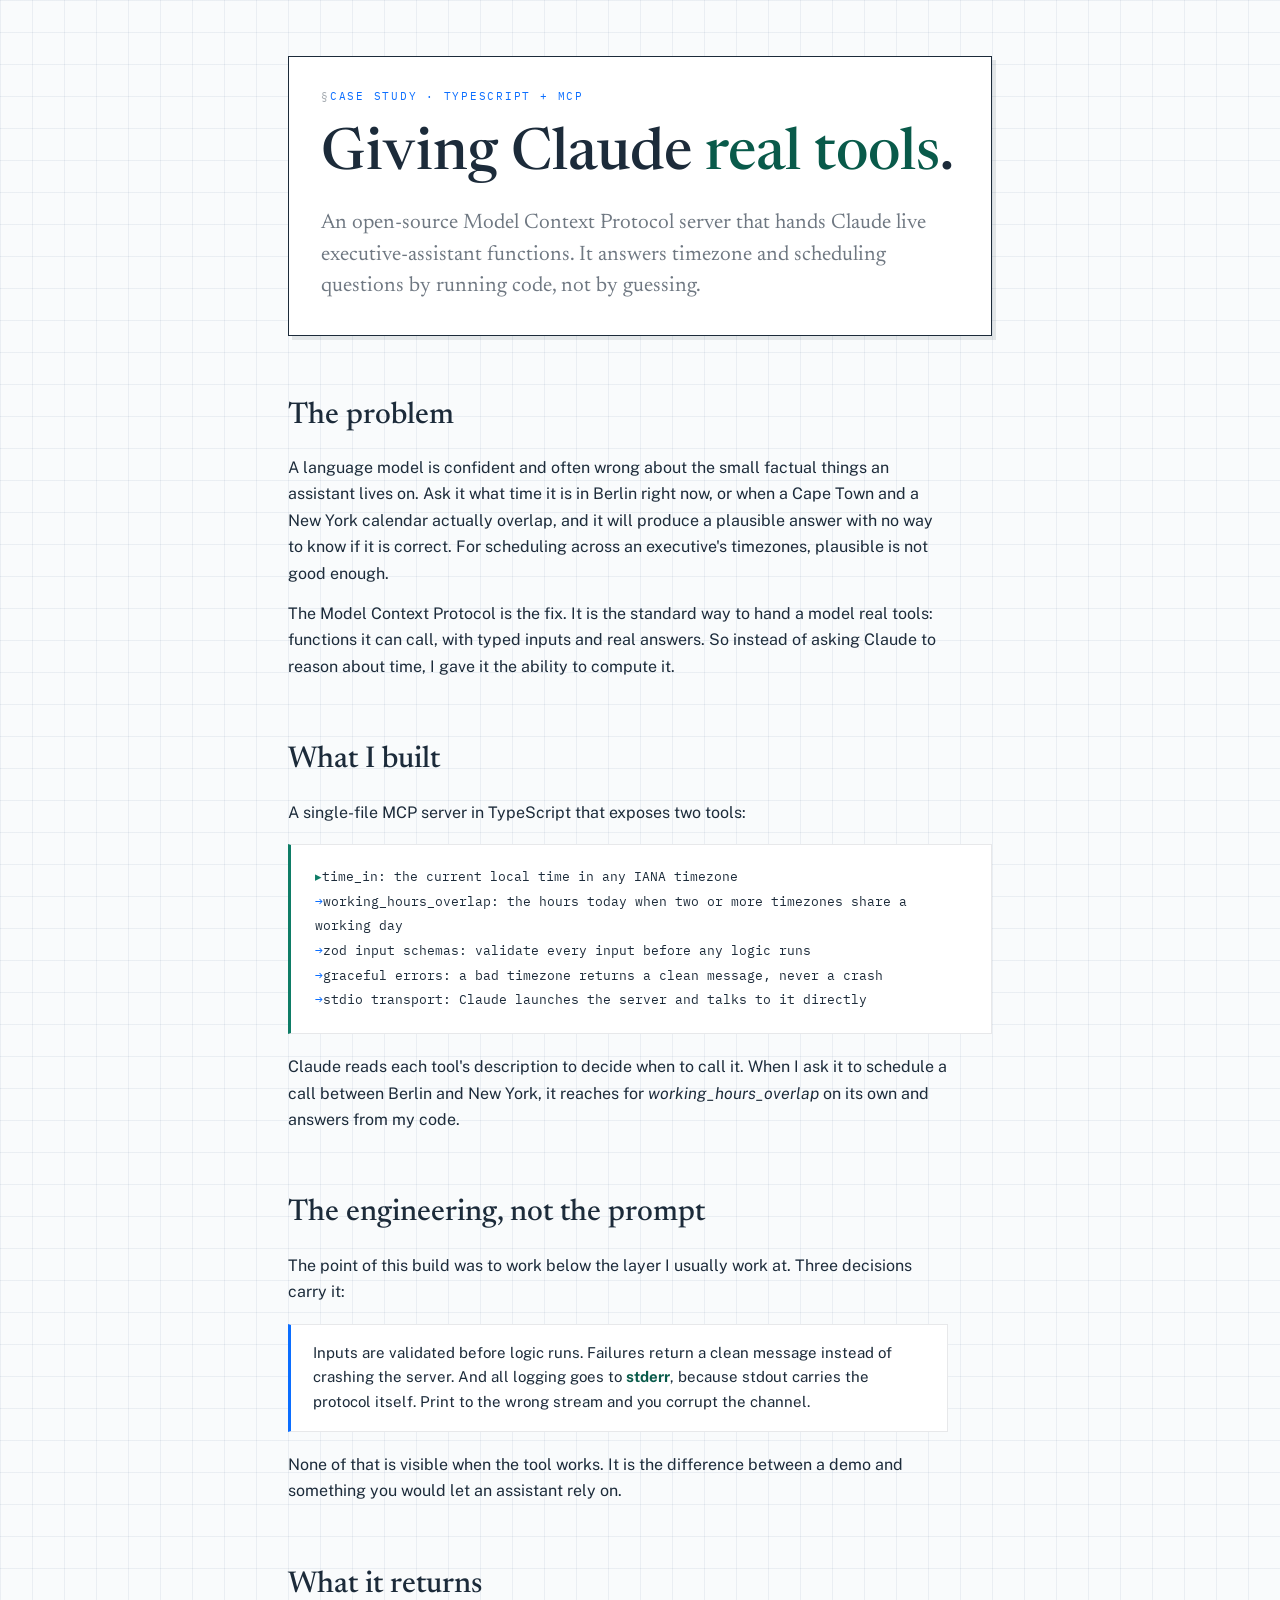
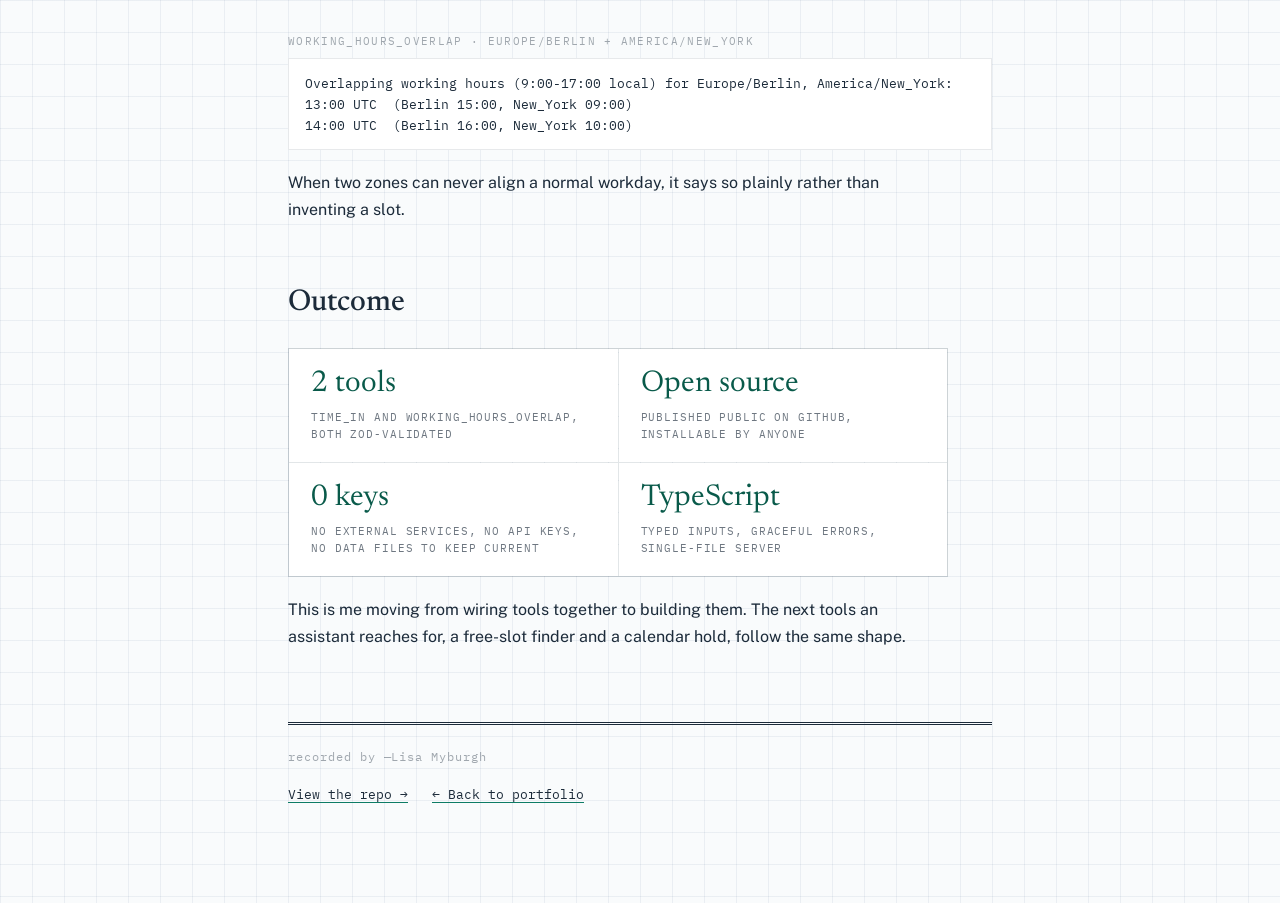
==== mcp-server/index.html @ 40d96d53 "Add card 08: EA MCP server + Field Notes case study page Co-Authored-By: Claude Opus 4.8 (1M context" ====
<!DOCTYPE html>
<html lang="en">
<head>
<meta charset="UTF-8" />
<meta name="viewport" content="width=device-width, initial-scale=1.0" />
<title>Giving Claude real tools · EA MCP Server · Lisa Myburgh</title>
<meta name="description" content="Case study: an open-source Model Context Protocol server in TypeScript that gives Claude live executive-assistant tools." />
<link rel="preconnect" href="https://fonts.googleapis.com" />
<link rel="preconnect" href="https://fonts.gstatic.com" crossorigin />
<link href="https://fonts.googleapis.com/css2?family=Newsreader:ital,opsz,wght@0,6..72,400;0,6..72,500;1,6..72,400;1,6..72,500&family=Public+Sans:wght@400;500;600&family=IBM+Plex+Mono:wght@400;500&display=swap" rel="stylesheet" />
<style>
  :root {
    --paper: #F9FBFC;
    --ink: #1C2B3A;
    --ink-soft: rgba(28, 43, 58, 0.64);
    --ink-faint: rgba(28, 43, 58, 0.40);
    --ochre: #0E7C66;
    --ochre-deep: #095A4A;
    --rule: rgba(28, 43, 58, 0.24);
    --rule-soft: rgba(28, 43, 58, 0.10);
    --grid: rgba(43, 76, 126, 0.07);
    --card: #FFFFFF;
    --blue: #0B6EFF;
  }
  * { box-sizing: border-box; margin: 0; padding: 0; }
  body {
    background-color: var(--paper);
    background-image:
      linear-gradient(var(--grid) 1px, transparent 1px),
      linear-gradient(90deg, var(--grid) 1px, transparent 1px);
    background-size: 32px 32px;
    color: var(--ink);
    font-family: "Public Sans", sans-serif;
    font-weight: 400;
    font-size: 16px;
    line-height: 1.65;
    -webkit-font-smoothing: antialiased;
  }
  .wrap { max-width: 760px; margin: 0 auto; padding: 56px 28px 96px; }
  .masthead {
    background: var(--card);
    border: 1px solid var(--ink);
    box-shadow: 4px 4px 0 var(--rule-soft);
    padding: 30px 32px 32px;
    margin-bottom: 44px;
  }
  .eyebrow {
    font-family: "IBM Plex Mono", monospace;
    font-size: 11px;
    text-transform: uppercase;
    letter-spacing: 0.16em;
    color: var(--blue);
    margin-bottom: 20px;
  }
  .eyebrow::before { content: "\00a7 "; color: var(--ink-faint); }
  h1 {
    font-family: "Newsreader", serif;
    font-weight: 500;
    font-size: clamp(38px, 7vw, 58px);
    line-height: 1.05;
    color: var(--ink);
    margin-bottom: 22px;
  }
  h1 em { font-style: normal; color: var(--ochre-deep); }
  .standfirst {
    font-family: "Newsreader", serif;
    font-size: 21px;
    font-weight: 400;
    line-height: 1.5;
    color: var(--ink-soft);
    max-width: 620px;
    margin-bottom: 0;
  }
  h2 {
    font-family: "Newsreader", serif;
    font-weight: 500;
    font-size: 30px;
    color: var(--ink);
    margin: 56px 0 14px;
  }
  p { margin-bottom: 14px; max-width: 660px; }
  em { font-style: italic; }
  .modules {
    font-family: "IBM Plex Mono", monospace;
    font-size: 13px;
    line-height: 1.9;
    background: var(--card);
    border: 1px solid var(--rule-soft);
    border-left: 3px solid var(--ochre);
    padding: 20px 24px;
    margin: 18px 0 20px;
    list-style: none;
  }
  .modules li::before { content: "\2192 "; color: var(--blue); }
  .modules li:first-child::before { content: "\25b8 "; color: var(--ochre); }
  .contract {
    border-left: 3px solid var(--blue);
    background: var(--card);
    border-top: 1px solid var(--rule-soft);
    border-right: 1px solid var(--rule-soft);
    border-bottom: 1px solid var(--rule-soft);
    padding: 16px 22px;
    margin: 18px 0 20px;
    font-size: 15px;
    max-width: 660px;
  }
  .contract strong { color: var(--ochre-deep); }
  .sample-label {
    font-family: "IBM Plex Mono", monospace;
    font-size: 11px;
    text-transform: uppercase;
    letter-spacing: 0.12em;
    color: var(--ink-faint);
    margin: 22px 0 8px;
  }
  .srt {
    font-family: "IBM Plex Mono", monospace;
    font-size: 12.5px;
    line-height: 1.65;
    white-space: pre-wrap;
    padding: 14px 16px;
    border: 1px solid var(--rule-soft);
    background: var(--card);
    color: var(--ink);
    margin-bottom: 20px;
  }
  .stats {
    display: grid;
    grid-template-columns: repeat(2, 1fr);
    gap: 1px;
    background: var(--rule-soft);
    border: 1px solid var(--rule-soft);
    margin: 20px 0;
    max-width: 660px;
  }
  .stat { background: var(--card); padding: 20px 22px; }
  .stat .num {
    font-family: "Newsreader", serif;
    font-size: 30px;
    line-height: 1;
    color: var(--ochre-deep);
  }
  .stat .lbl {
    font-family: "IBM Plex Mono", monospace;
    font-size: 11px;
    text-transform: uppercase;
    letter-spacing: 0.08em;
    color: var(--ink-soft);
    margin-top: 10px;
    line-height: 1.5;
  }
  @media (max-width: 620px) { .stats { grid-template-columns: 1fr; } }
  footer { margin-top: 72px; border-top: 3px double var(--ink); padding-top: 22px; }
  footer a {
    font-family: "IBM Plex Mono", monospace;
    font-size: 13px;
    color: var(--ink);
    text-decoration: underline;
    text-decoration-color: var(--ochre);
    text-underline-offset: 3px;
    margin-right: 20px;
  }
  footer a:hover { color: var(--ochre-deep); text-decoration-color: var(--ochre-deep); }
  footer::before {
    content: "recorded by \2014 Lisa Myburgh";
    display: block;
    font-family: "IBM Plex Mono", monospace;
    font-size: 12px;
    letter-spacing: 0.08em;
    color: var(--ink-faint);
    margin-bottom: 14px;
  }
</style>
</head>
<body>
<div class="wrap">

  <div class="masthead">
    <p class="eyebrow">Case study · TypeScript + MCP</p>

    <h1>Giving Claude <em>real tools</em>.</h1>

    <p class="standfirst">
      An open-source Model Context Protocol server that hands Claude live executive-assistant functions. It answers timezone and scheduling questions by running code, not by guessing.
    </p>
  </div>

  <h2>The problem</h2>
  <p>
    A language model is confident and often wrong about the small factual things an assistant lives on. Ask it what time it is in Berlin right now, or when a Cape Town and a New York calendar actually overlap, and it will produce a plausible answer with no way to know if it is correct. For scheduling across an executive's timezones, plausible is not good enough.
  </p>
  <p>
    The Model Context Protocol is the fix. It is the standard way to hand a model real tools: functions it can call, with typed inputs and real answers. So instead of asking Claude to reason about time, I gave it the ability to compute it.
  </p>

  <h2>What I built</h2>
  <p>A single-file MCP server in TypeScript that exposes two tools:</p>
  <ul class="modules">
    <li>time_in: the current local time in any IANA timezone</li>
    <li>working_hours_overlap: the hours today when two or more timezones share a working day</li>
    <li>zod input schemas: validate every input before any logic runs</li>
    <li>graceful errors: a bad timezone returns a clean message, never a crash</li>
    <li>stdio transport: Claude launches the server and talks to it directly</li>
  </ul>
  <p>
    Claude reads each tool's description to decide when to call it. When I ask it to schedule a call between Berlin and New York, it reaches for <em>working_hours_overlap</em> on its own and answers from my code.
  </p>

  <h2>The engineering, not the prompt</h2>
  <p>
    The point of this build was to work below the layer I usually work at. Three decisions carry it:
  </p>
  <div class="contract">
    Inputs are validated before logic runs. Failures return a clean message instead of crashing the server. And all logging goes to <strong>stderr</strong>, because stdout carries the protocol itself. Print to the wrong stream and you corrupt the channel.
  </div>
  <p>
    None of that is visible when the tool works. It is the difference between a demo and something you would let an assistant rely on.
  </p>

  <h2>What it returns</h2>
  <p class="sample-label">working_hours_overlap · Europe/Berlin + America/New_York</p>
  <div class="srt">Overlapping working hours (9:00-17:00 local) for Europe/Berlin, America/New_York:
13:00 UTC  (Berlin 15:00, New_York 09:00)
14:00 UTC  (Berlin 16:00, New_York 10:00)</div>
  <p>
    When two zones can never align a normal workday, it says so plainly rather than inventing a slot.
  </p>

  <h2>Outcome</h2>
  <div class="stats">
    <div class="stat">
      <div class="num">2 tools</div>
      <div class="lbl">time_in and working_hours_overlap, both zod-validated</div>
    </div>
    <div class="stat">
      <div class="num">Open source</div>
      <div class="lbl">published public on GitHub, installable by anyone</div>
    </div>
    <div class="stat">
      <div class="num">0 keys</div>
      <div class="lbl">no external services, no API keys, no data files to keep current</div>
    </div>
    <div class="stat">
      <div class="num">TypeScript</div>
      <div class="lbl">typed inputs, graceful errors, single-file server</div>
    </div>
  </div>
  <p>
    This is me moving from wiring tools together to building them. The next tools an assistant reaches for, a free-slot finder and a calendar hold, follow the same shape.
  </p>

  <footer>
    <a href="https://github.com/lisaesterhuizen0-wq/ea-mcp-server">View the repo →</a>
    <a href="https://lisaesterhuizen0-wq.github.io/">← Back to portfolio</a>
  </footer>

</div>
</body>
</html>
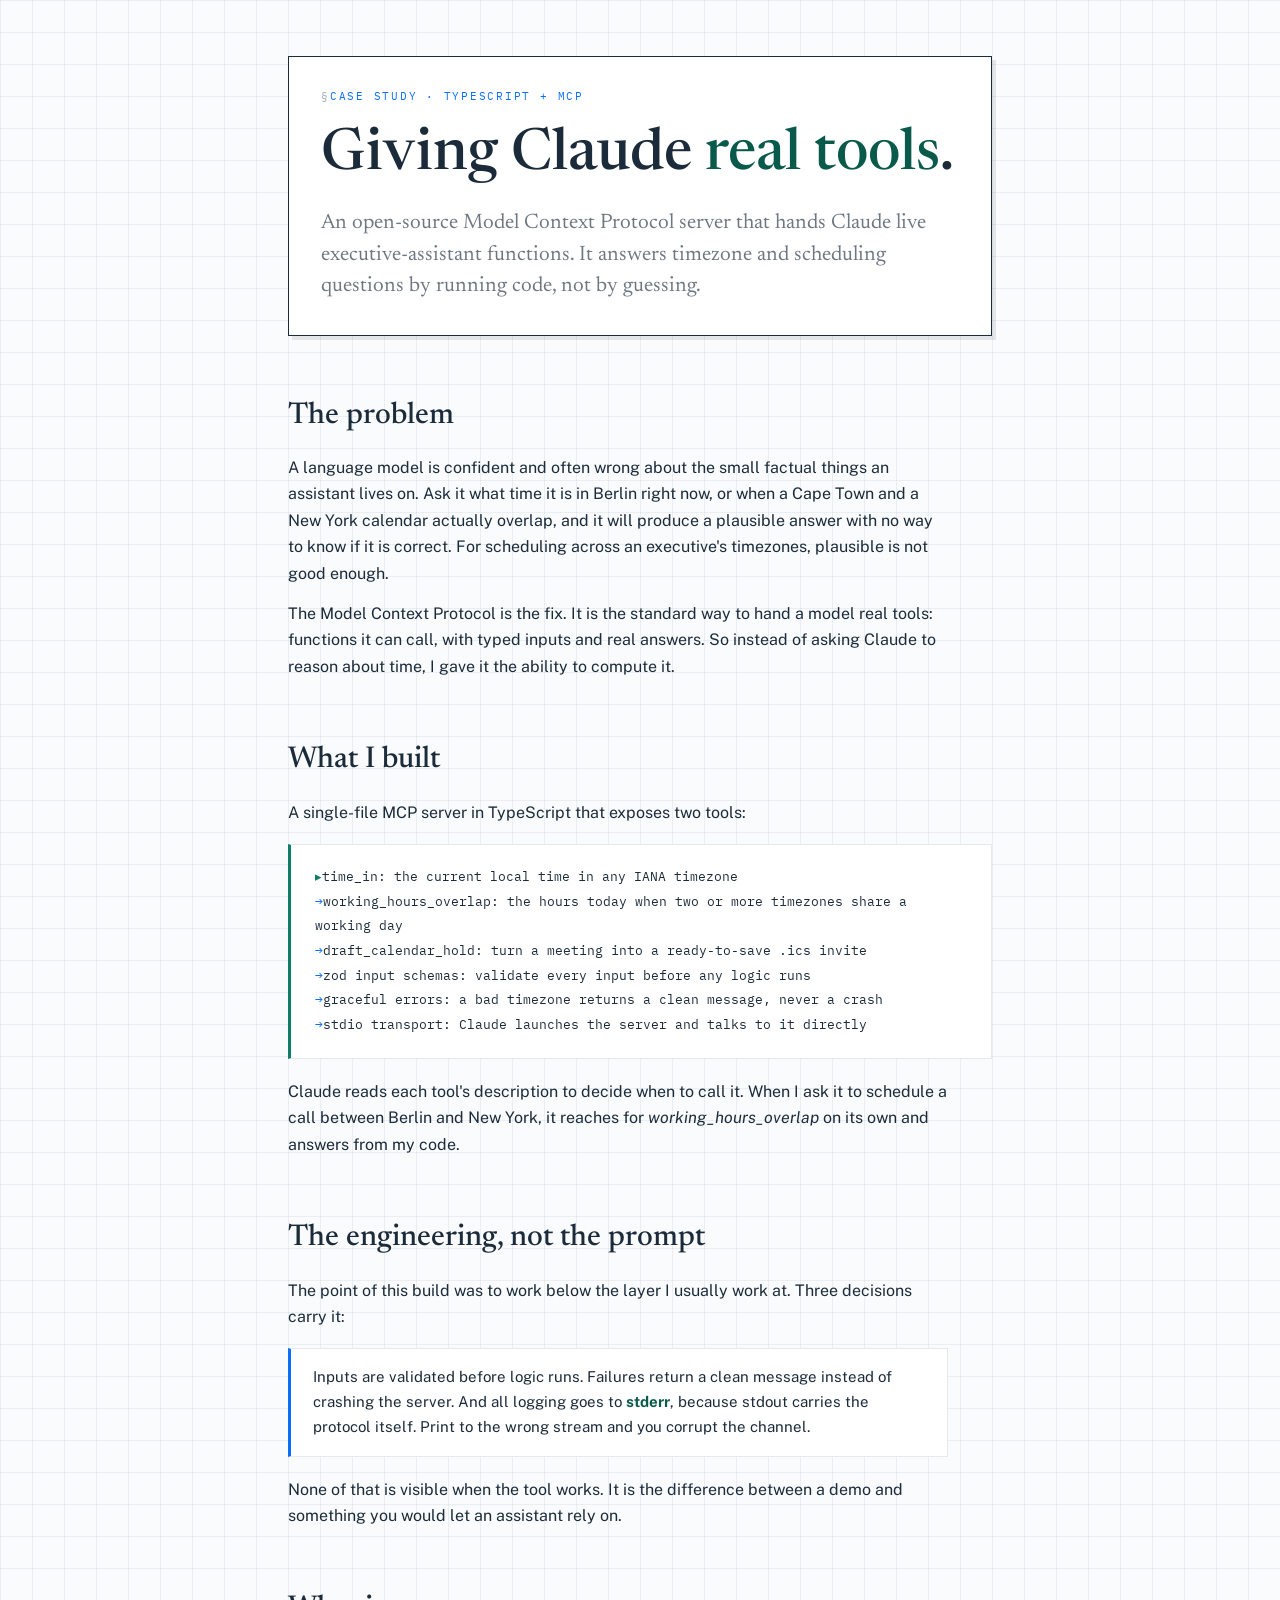
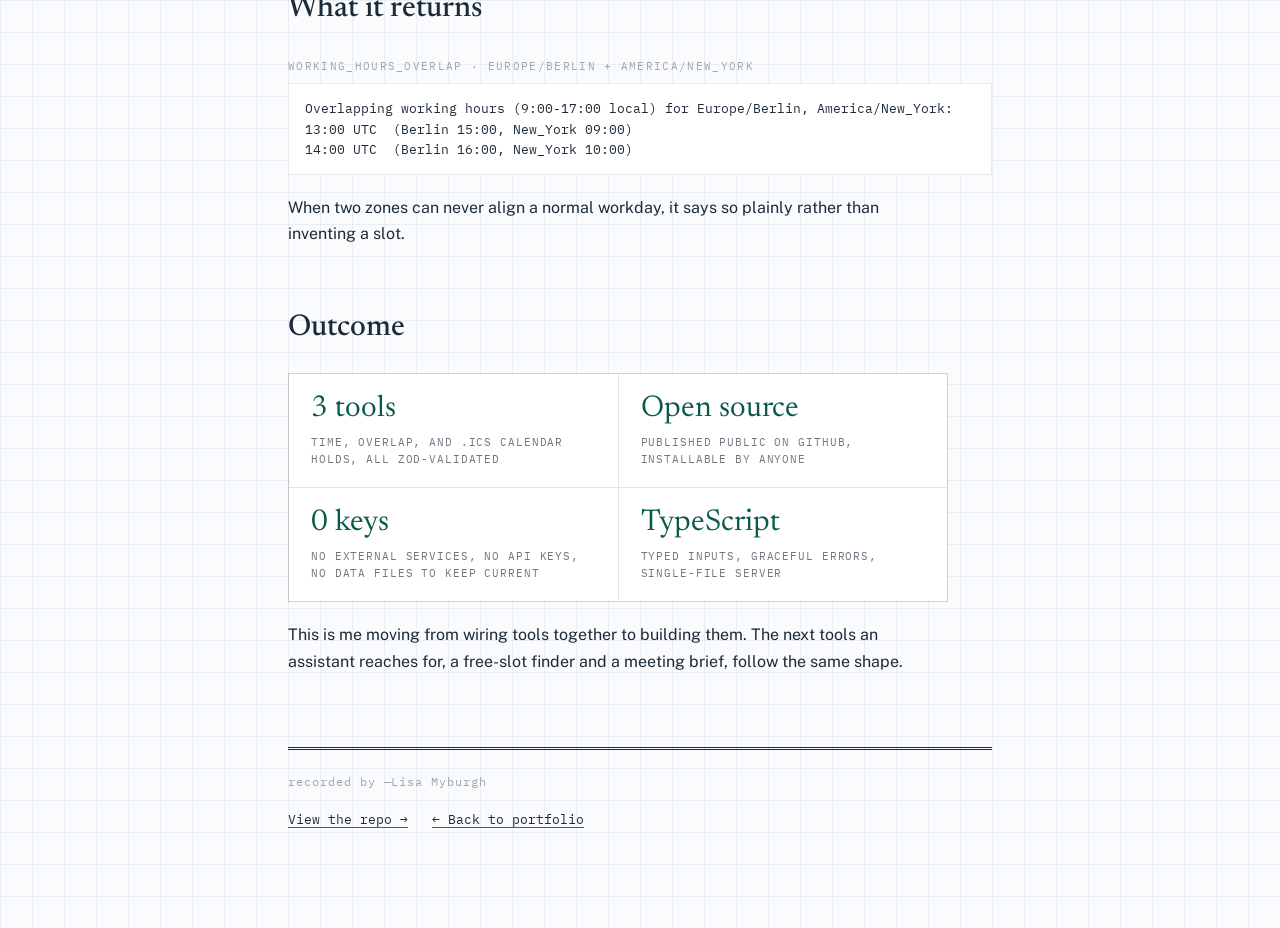
==== commit e32f4c0c: "MCP case study: reflect 3rd tool (draft_calendar_hold) Co-Authored-By: Claude Opus 4.8 (1M context) " ====
--- a/mcp-server/index.html
+++ b/mcp-server/index.html
@@ -198,6 +198,7 @@
   <ul class="modules">
     <li>time_in: the current local time in any IANA timezone</li>
     <li>working_hours_overlap: the hours today when two or more timezones share a working day</li>
+    <li>draft_calendar_hold: turn a meeting into a ready-to-save .ics invite</li>
     <li>zod input schemas: validate every input before any logic runs</li>
     <li>graceful errors: a bad timezone returns a clean message, never a crash</li>
     <li>stdio transport: Claude launches the server and talks to it directly</li>
@@ -229,8 +230,8 @@
   <h2>Outcome</h2>
   <div class="stats">
     <div class="stat">
-      <div class="num">2 tools</div>
-      <div class="lbl">time_in and working_hours_overlap, both zod-validated</div>
+      <div class="num">3 tools</div>
+      <div class="lbl">time, overlap, and .ics calendar holds, all zod-validated</div>
     </div>
     <div class="stat">
       <div class="num">Open source</div>
@@ -246,7 +247,7 @@
     </div>
   </div>
   <p>
-    This is me moving from wiring tools together to building them. The next tools an assistant reaches for, a free-slot finder and a calendar hold, follow the same shape.
+    This is me moving from wiring tools together to building them. The next tools an assistant reaches for, a free-slot finder and a meeting brief, follow the same shape.
   </p>
 
   <footer>
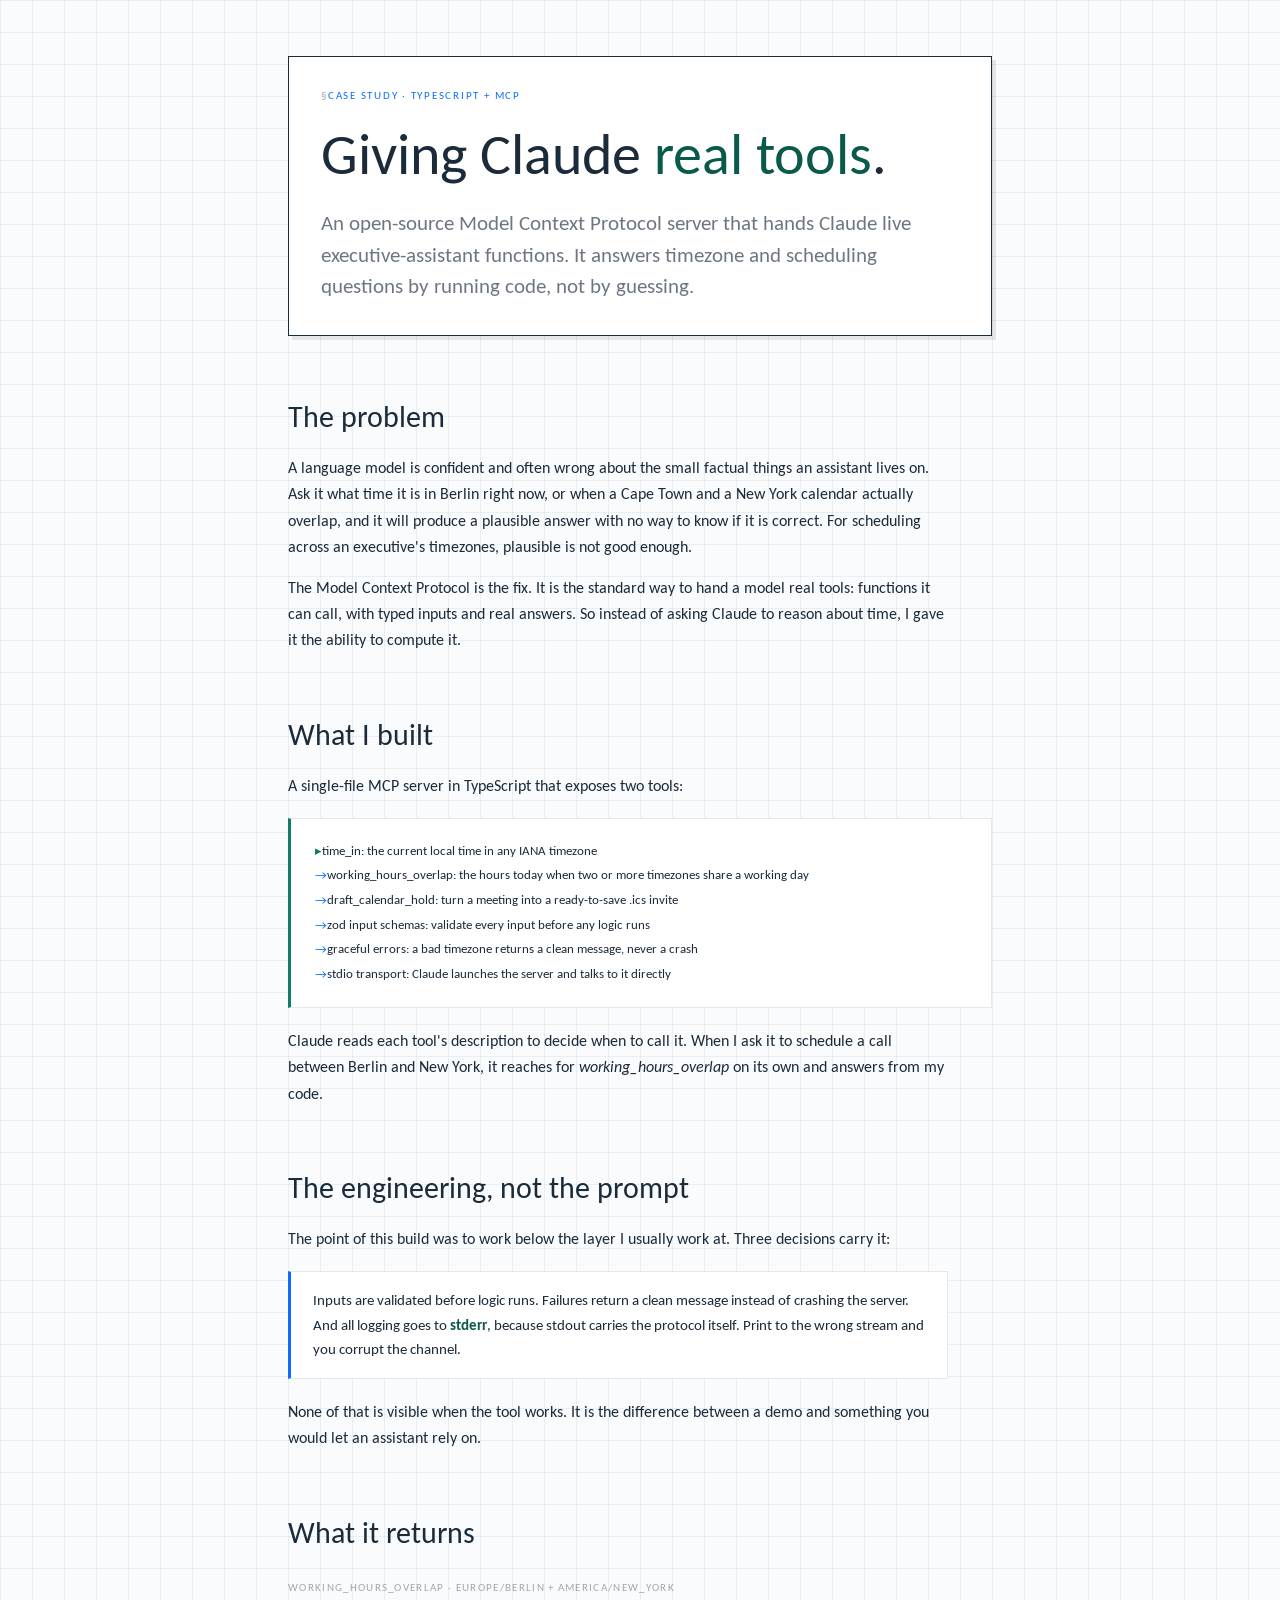
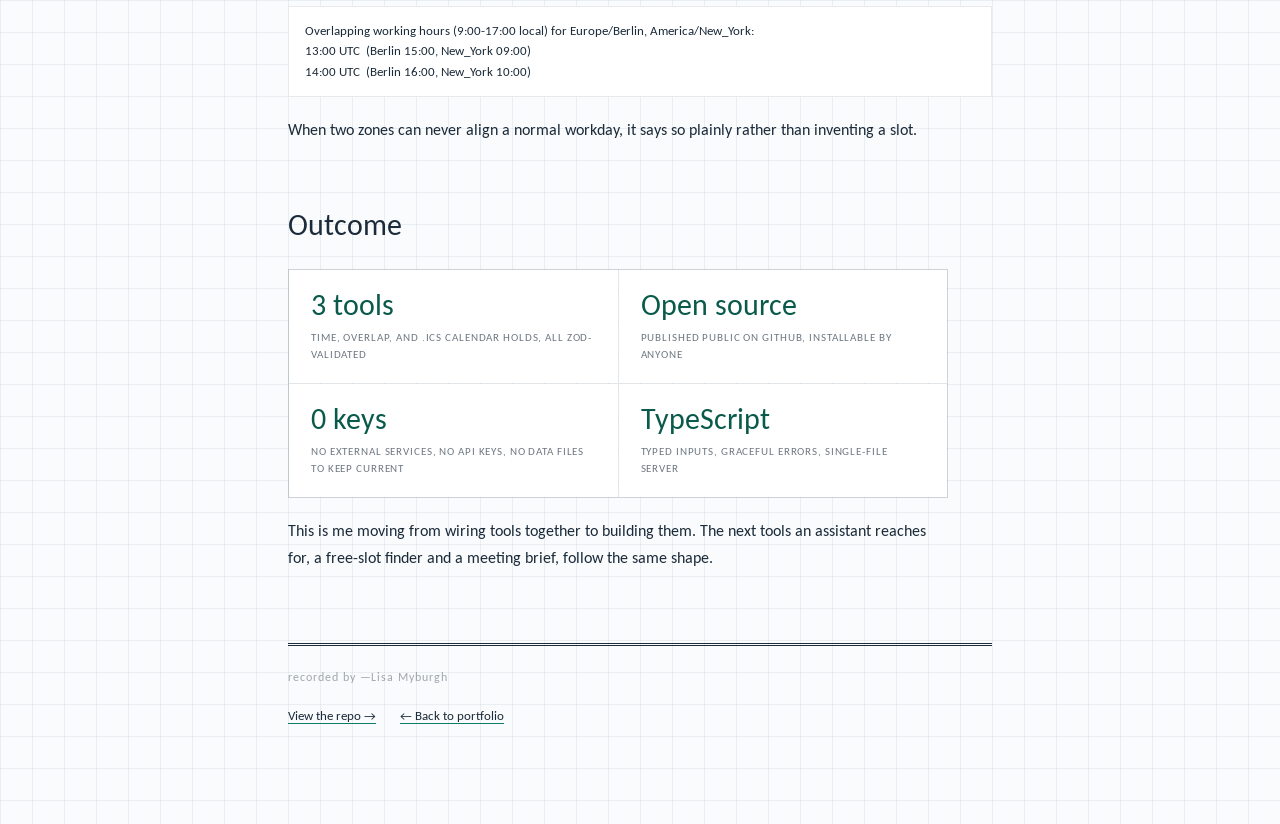
==== commit 2643754a: "Plainer headline, Calibri fonts, placement kept general, hackathon wording, n8n and Power Automate i" ====
--- a/mcp-server/index.html
+++ b/mcp-server/index.html
@@ -7,7 +7,7 @@
 <meta name="description" content="Case study: an open-source Model Context Protocol server in TypeScript that gives Claude live executive-assistant tools." />
 <link rel="preconnect" href="https://fonts.googleapis.com" />
 <link rel="preconnect" href="https://fonts.gstatic.com" crossorigin />
-<link href="https://fonts.googleapis.com/css2?family=Newsreader:ital,opsz,wght@0,6..72,400;0,6..72,500;1,6..72,400;1,6..72,500&family=Public+Sans:wght@400;500;600&family=IBM+Plex+Mono:wght@400;500&display=swap" rel="stylesheet" />
+<link href="https://fonts.googleapis.com/css2?family=Carlito:ital,wght@0,400;0,700;1,400&display=swap" rel="stylesheet" />
 <style>
   :root {
     --paper: #F9FBFC;
@@ -30,7 +30,7 @@
       linear-gradient(90deg, var(--grid) 1px, transparent 1px);
     background-size: 32px 32px;
     color: var(--ink);
-    font-family: "Public Sans", sans-serif;
+    font-family: Calibri, Carlito, Arial, sans-serif;
     font-weight: 400;
     font-size: 16px;
     line-height: 1.65;
@@ -45,7 +45,7 @@
     margin-bottom: 44px;
   }
   .eyebrow {
-    font-family: "IBM Plex Mono", monospace;
+    font-family: Calibri, Carlito, Arial, sans-serif;
     font-size: 11px;
     text-transform: uppercase;
     letter-spacing: 0.16em;
@@ -54,7 +54,7 @@
   }
   .eyebrow::before { content: "\00a7 "; color: var(--ink-faint); }
   h1 {
-    font-family: "Newsreader", serif;
+    font-family: Calibri, Carlito, Arial, sans-serif;
     font-weight: 500;
     font-size: clamp(38px, 7vw, 58px);
     line-height: 1.05;
@@ -63,7 +63,7 @@
   }
   h1 em { font-style: normal; color: var(--ochre-deep); }
   .standfirst {
-    font-family: "Newsreader", serif;
+    font-family: Calibri, Carlito, Arial, sans-serif;
     font-size: 21px;
     font-weight: 400;
     line-height: 1.5;
@@ -72,7 +72,7 @@
     margin-bottom: 0;
   }
   h2 {
-    font-family: "Newsreader", serif;
+    font-family: Calibri, Carlito, Arial, sans-serif;
     font-weight: 500;
     font-size: 30px;
     color: var(--ink);
@@ -81,7 +81,7 @@
   p { margin-bottom: 14px; max-width: 660px; }
   em { font-style: italic; }
   .modules {
-    font-family: "IBM Plex Mono", monospace;
+    font-family: Calibri, Carlito, Arial, sans-serif;
     font-size: 13px;
     line-height: 1.9;
     background: var(--card);
@@ -106,7 +106,7 @@
   }
   .contract strong { color: var(--ochre-deep); }
   .sample-label {
-    font-family: "IBM Plex Mono", monospace;
+    font-family: Calibri, Carlito, Arial, sans-serif;
     font-size: 11px;
     text-transform: uppercase;
     letter-spacing: 0.12em;
@@ -114,7 +114,7 @@
     margin: 22px 0 8px;
   }
   .srt {
-    font-family: "IBM Plex Mono", monospace;
+    font-family: Calibri, Carlito, Arial, sans-serif;
     font-size: 12.5px;
     line-height: 1.65;
     white-space: pre-wrap;
@@ -135,13 +135,13 @@
   }
   .stat { background: var(--card); padding: 20px 22px; }
   .stat .num {
-    font-family: "Newsreader", serif;
+    font-family: Calibri, Carlito, Arial, sans-serif;
     font-size: 30px;
     line-height: 1;
     color: var(--ochre-deep);
   }
   .stat .lbl {
-    font-family: "IBM Plex Mono", monospace;
+    font-family: Calibri, Carlito, Arial, sans-serif;
     font-size: 11px;
     text-transform: uppercase;
     letter-spacing: 0.08em;
@@ -152,7 +152,7 @@
   @media (max-width: 620px) { .stats { grid-template-columns: 1fr; } }
   footer { margin-top: 72px; border-top: 3px double var(--ink); padding-top: 22px; }
   footer a {
-    font-family: "IBM Plex Mono", monospace;
+    font-family: Calibri, Carlito, Arial, sans-serif;
     font-size: 13px;
     color: var(--ink);
     text-decoration: underline;
@@ -164,7 +164,7 @@
   footer::before {
     content: "recorded by \2014 Lisa Myburgh";
     display: block;
-    font-family: "IBM Plex Mono", monospace;
+    font-family: Calibri, Carlito, Arial, sans-serif;
     font-size: 12px;
     letter-spacing: 0.08em;
     color: var(--ink-faint);
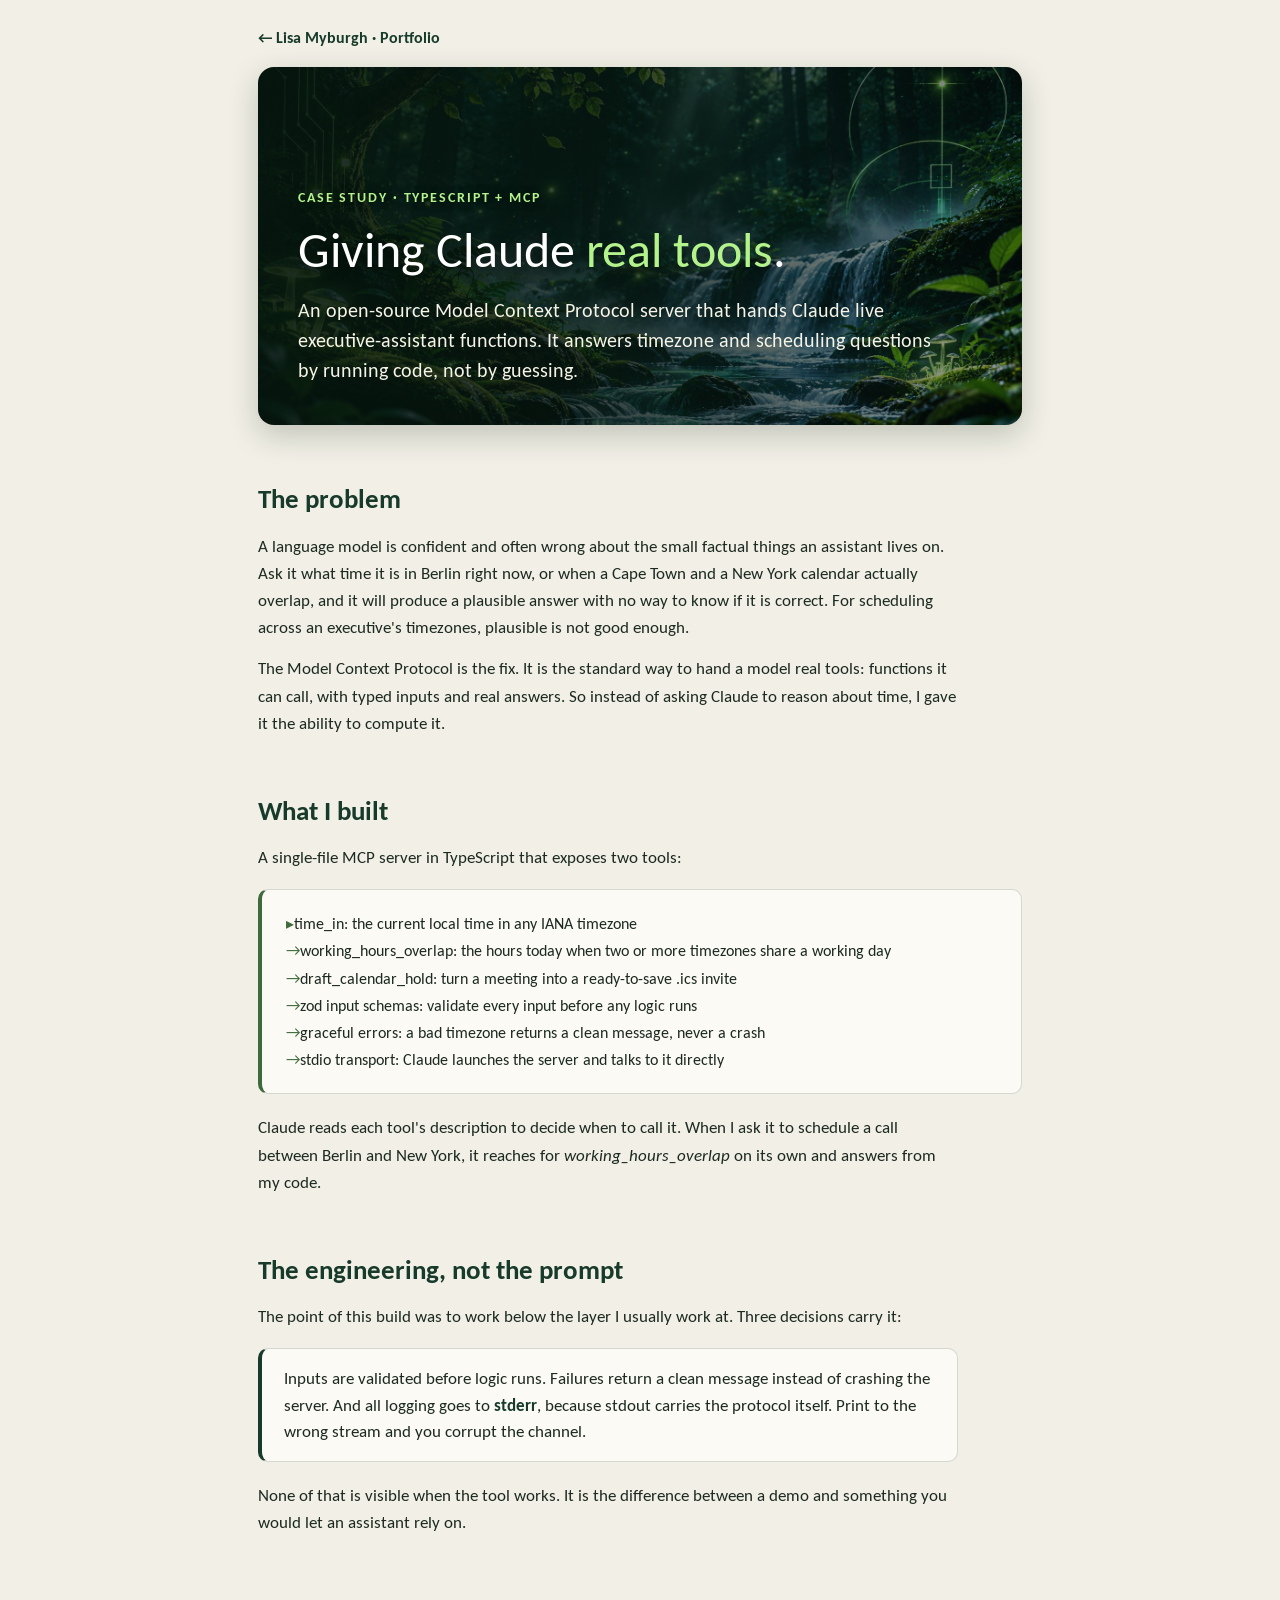
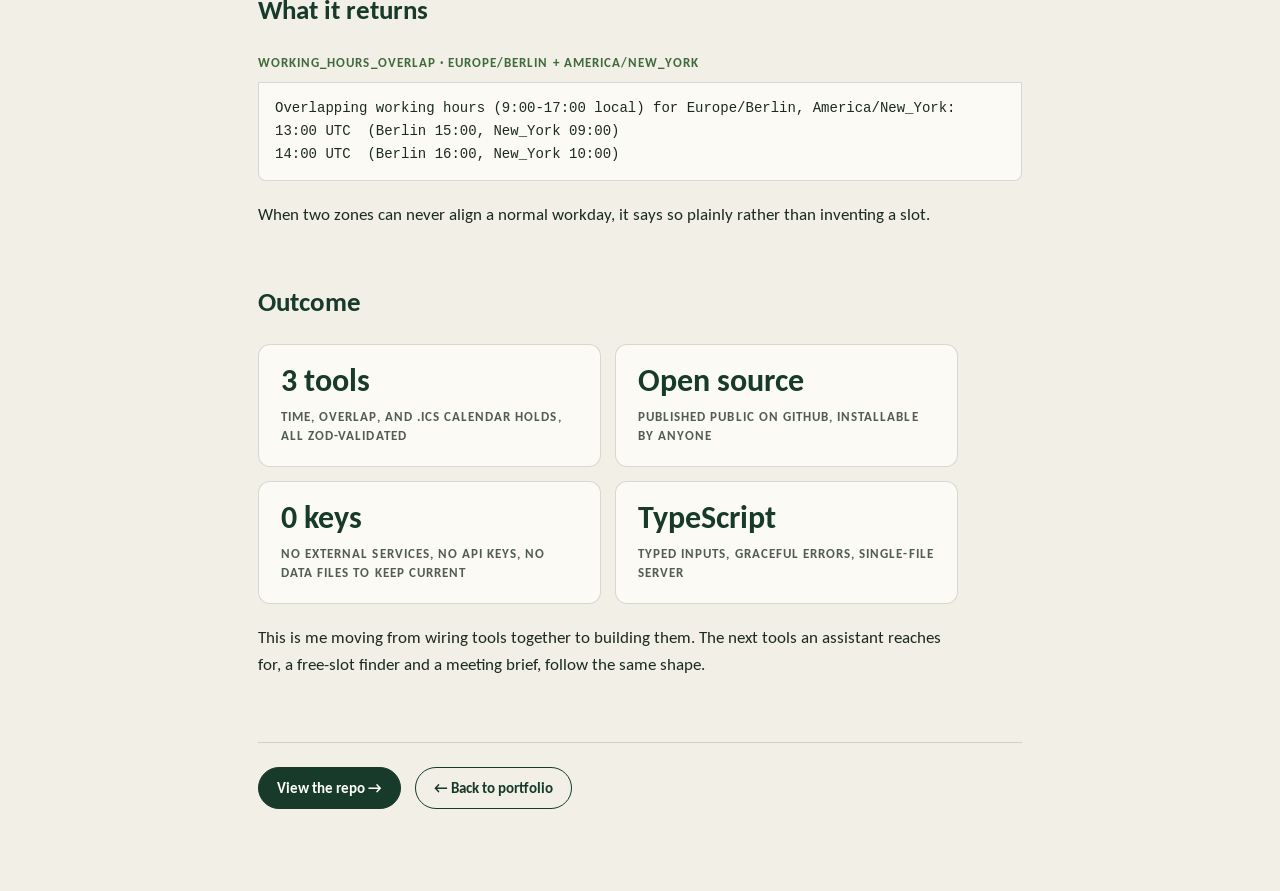
==== commit e47db0fa: "Bigger name in the hero; forest restyle of the MCP case study Co-Authored-By: Claude Fable 5.2 <nore" ====
--- a/mcp-server/index.html
+++ b/mcp-server/index.html
@@ -170,10 +170,78 @@
     color: var(--ink-faint);
     margin-bottom: 14px;
   }
+
+  /* ---- forest restyle (22 Nov 2026): matches the portfolio home page ---- */
+  :root {
+    --paper: #F2F0E6;
+    --card: #FBFAF4;
+    --ink: #1C2A21;
+    --ink-soft: rgba(28, 42, 33, 0.76);
+    --ink-faint: rgba(28, 42, 33, 0.60);
+    --ochre: #3F6B3C;
+    --ochre-deep: #173A2B;
+    --rule: rgba(28, 42, 33, 0.16);
+    --rule-soft: rgba(28, 42, 33, 0.10);
+    --blue: #3F6B3C;
+    --forest: #173A2B;
+    --moss: #3F6B3C;
+    --sage-tint: #E1EBD9;
+    --glow: #B4F28C;
+    --cream: #F6F3E7;
+  }
+  * { font-family: Calibri, Carlito, Arial, sans-serif !important; }
+  .srt, code { font-family: Consolas, "Courier New", monospace !important; }
+  body { background-image: none; font-size: 17px; line-height: 1.6; padding-bottom: 0; min-height: 0; }
+  .back { display: inline-block; font-size: 15.5px; font-weight: 700; color: var(--forest); text-decoration: none; margin-bottom: 16px; }
+  .back:hover { color: var(--moss); }
+  .eyebrow { font-size: 13.5px; font-weight: 700; letter-spacing: 0.14em; color: var(--moss); }
+  .eyebrow::before { content: none; }
+  .wrap { max-width: 820px; padding: 24px 28px 72px; }
+  .masthead {
+    background-color: var(--forest);
+    background-image: linear-gradient(100deg, rgba(6, 22, 15, 0.93) 0%, rgba(6, 22, 15, 0.74) 55%, rgba(6, 22, 15, 0.36) 100%), url("https://lisaesterhuizen0-wq.github.io/forest.jpg");
+    background-size: cover;
+    background-position: center 58%;
+    border: none;
+    border-radius: 16px;
+    box-shadow: 0 10px 30px rgba(12, 32, 22, 0.22);
+    padding: 120px 40px 40px;
+    margin-bottom: 48px;
+  }
+  .masthead .eyebrow { color: var(--glow); margin-bottom: 14px; text-shadow: 0 1px 8px rgba(0, 0, 0, 0.5); }
+  h1 { font-weight: 400; font-size: clamp(34px, 6vw, 50px); line-height: 1.1; color: #FFFFFF; text-shadow: 0 2px 14px rgba(0, 0, 0, 0.45); margin-bottom: 18px; }
+  h1 em { color: var(--glow); }
+  .standfirst { font-size: 20px; color: var(--cream); max-width: 640px; }
+  h2 { font-weight: 700; font-size: 27px; color: var(--forest); margin: 52px 0 12px; }
+  p { max-width: 700px; }
+  .scenario-label, .sample-label { font-size: 13px; font-weight: 700; letter-spacing: 0.08em; color: var(--moss); }
+  .modules { font-size: 16px; line-height: 1.7; border: 1px solid var(--rule); border-left: 4px solid var(--moss); border-radius: 10px; }
+  .modules li::before, .modules li:first-child::before { color: var(--moss); }
+  .contract { border: 1px solid var(--rule); border-left: 4px solid var(--forest); border-radius: 10px; font-size: 16.5px; max-width: 700px; }
+  .srt { font-size: 14px; border: 1px solid var(--rule); border-radius: 0 0 8px 8px; }
+  .srt-head { font-size: 12.5px; font-weight: 700; letter-spacing: 0.08em; border: 1px solid var(--rule); border-bottom: none; border-radius: 8px 8px 0 0; background: var(--sage-tint); }
+  .before .srt-head { color: var(--ink-soft); background: var(--card); }
+  .after .srt-head { color: var(--forest); background: var(--sage-tint); }
+  .stats { gap: 14px; background: none; border: none; max-width: 700px; }
+  .stat { border: 1px solid var(--rule); border-radius: 12px; }
+  .stat .num { font-size: 32px; font-weight: 700; color: var(--forest); }
+  .stat .lbl { font-size: 13px; font-weight: 700; }
+  .recognition { border-radius: 12px; }
+  footer { margin-top: 64px; border-top: 1px solid var(--rule); padding-top: 24px; }
+  footer::before { content: none; }
+  footer a { display: inline-block; font-size: 15px; font-weight: 700; text-decoration: none; color: var(--forest); border: 1.5px solid var(--forest); border-radius: 999px; padding: 8px 18px; margin: 0 10px 10px 0; }
+  footer a:first-child { background: var(--forest); color: #FFFFFF; }
+  footer a:hover { background: var(--moss); border-color: var(--moss); color: #FFFFFF; text-decoration: none; }
+  @media (max-width: 620px) {
+    .wrap { padding: 16px 16px 56px; }
+    .masthead { padding: 96px 22px 26px; }
+  }
 </style>
 </head>
 <body>
 <div class="wrap">
+
+  <a class="back" href="https://lisaesterhuizen0-wq.github.io/">&larr; Lisa Myburgh &middot; Portfolio</a>
 
   <div class="masthead">
     <p class="eyebrow">Case study · TypeScript + MCP</p>
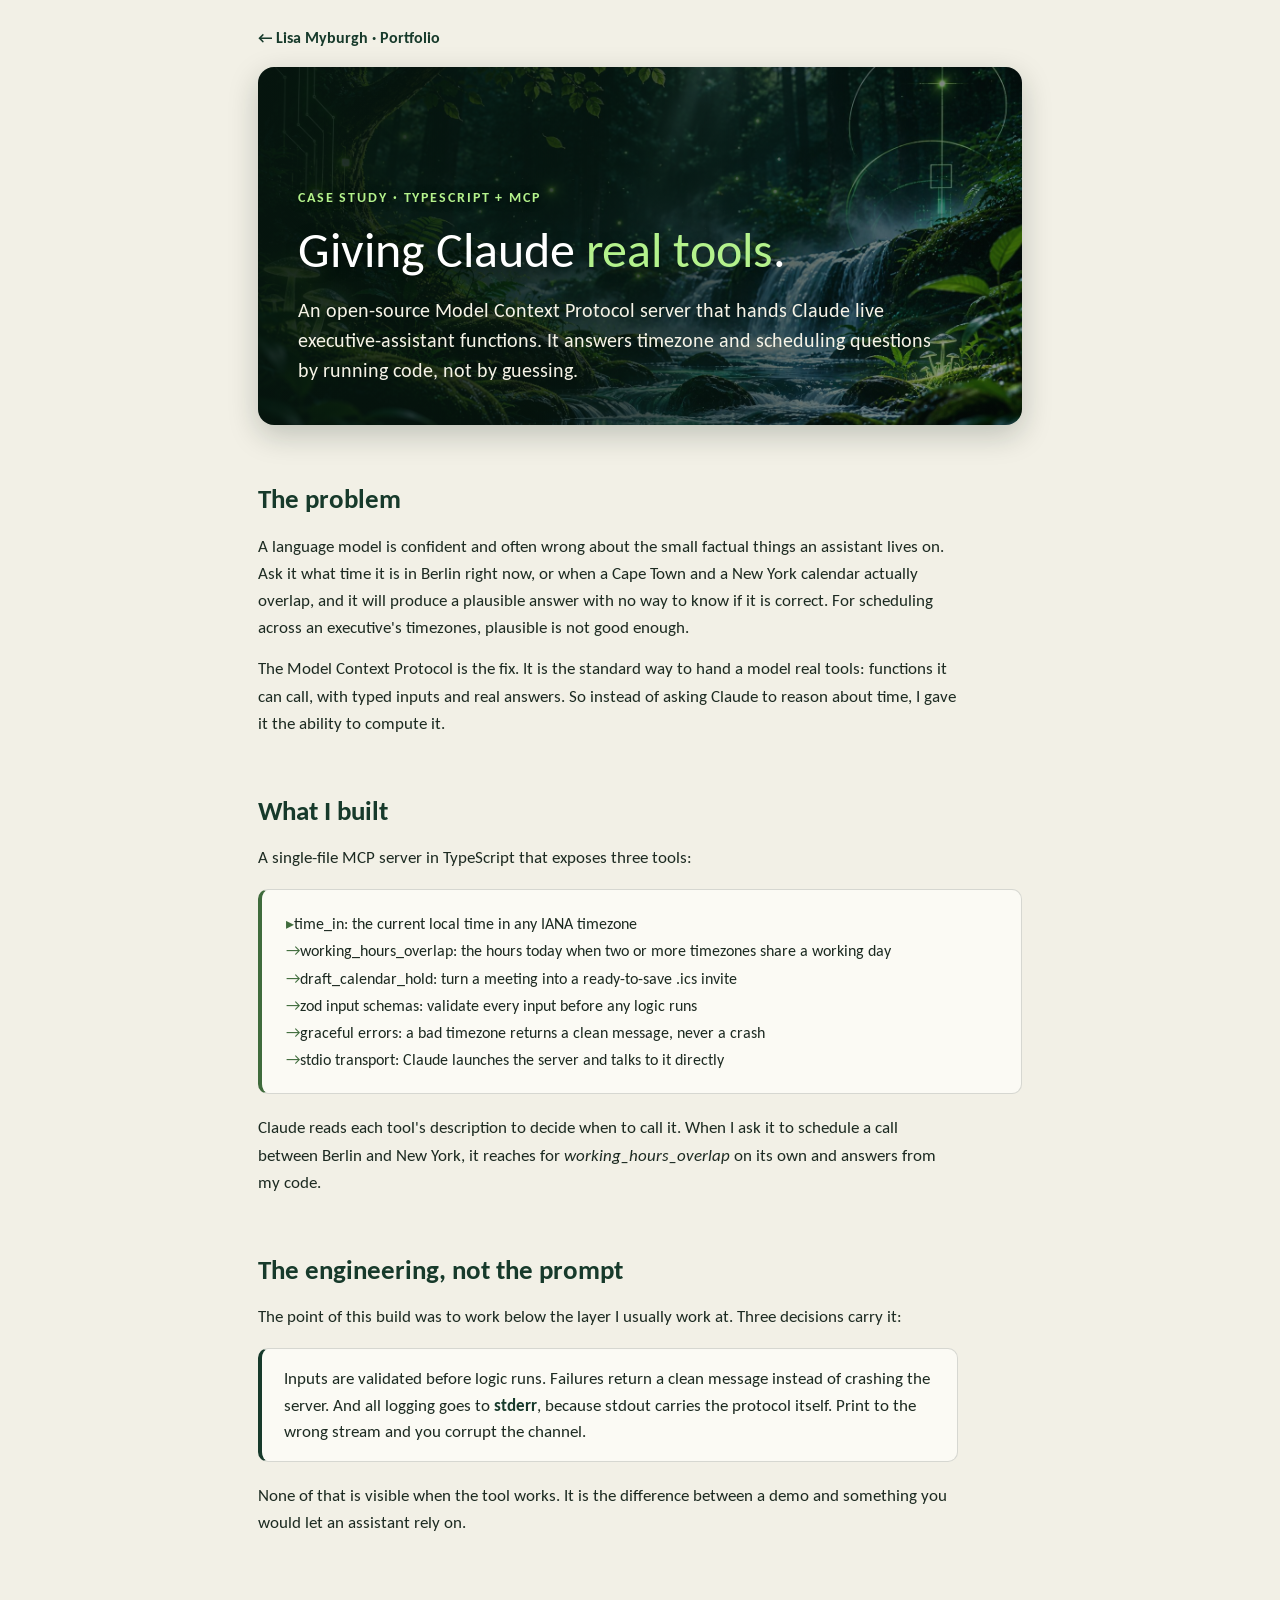
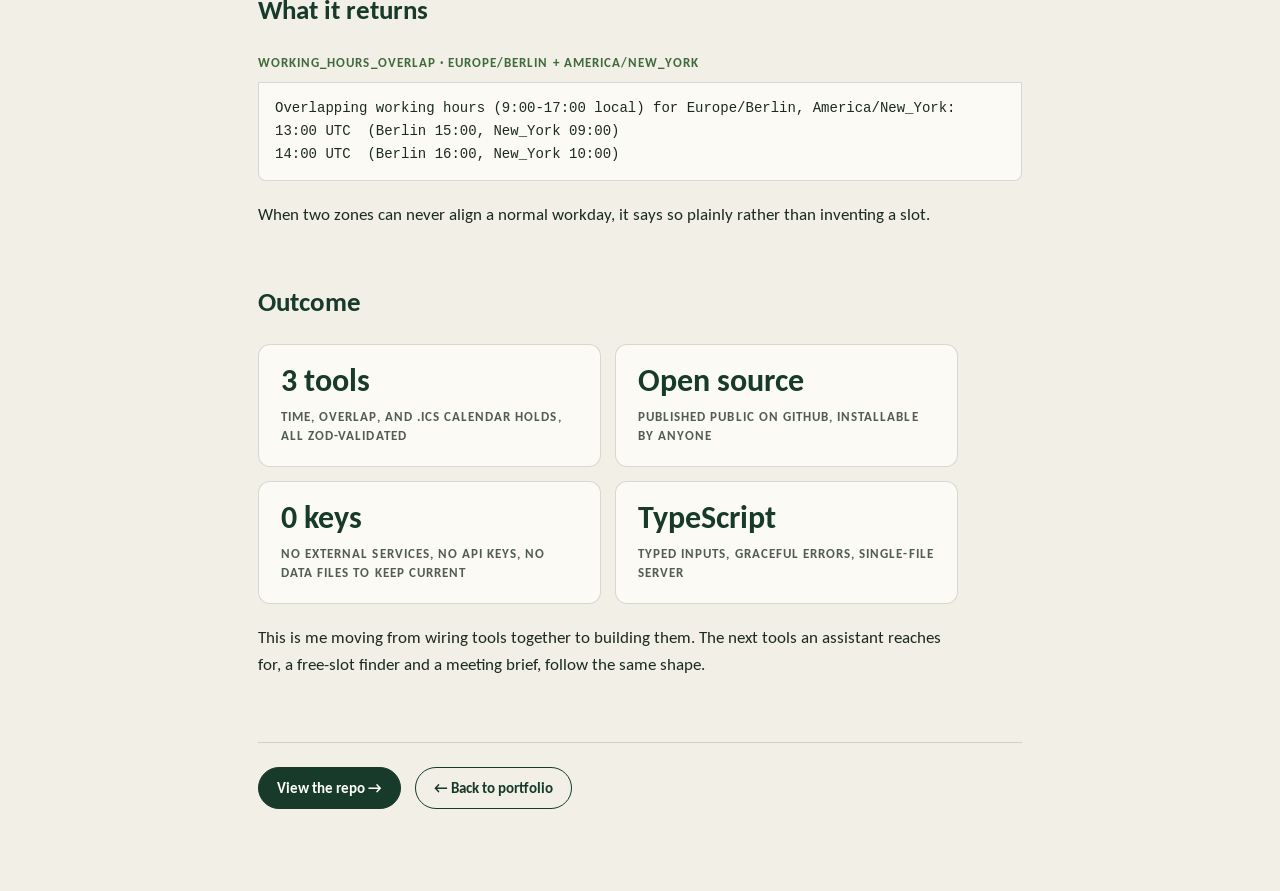
==== commit 053847c3: "Seven featured builds with visuals, rest behind More; compact background; clearer intro Co-Authored-" ====
--- a/mcp-server/index.html
+++ b/mcp-server/index.html
@@ -262,7 +262,7 @@
   </p>
 
   <h2>What I built</h2>
-  <p>A single-file MCP server in TypeScript that exposes two tools:</p>
+  <p>A single-file MCP server in TypeScript that exposes three tools:</p>
   <ul class="modules">
     <li>time_in: the current local time in any IANA timezone</li>
     <li>working_hours_overlap: the hours today when two or more timezones share a working day</li>
